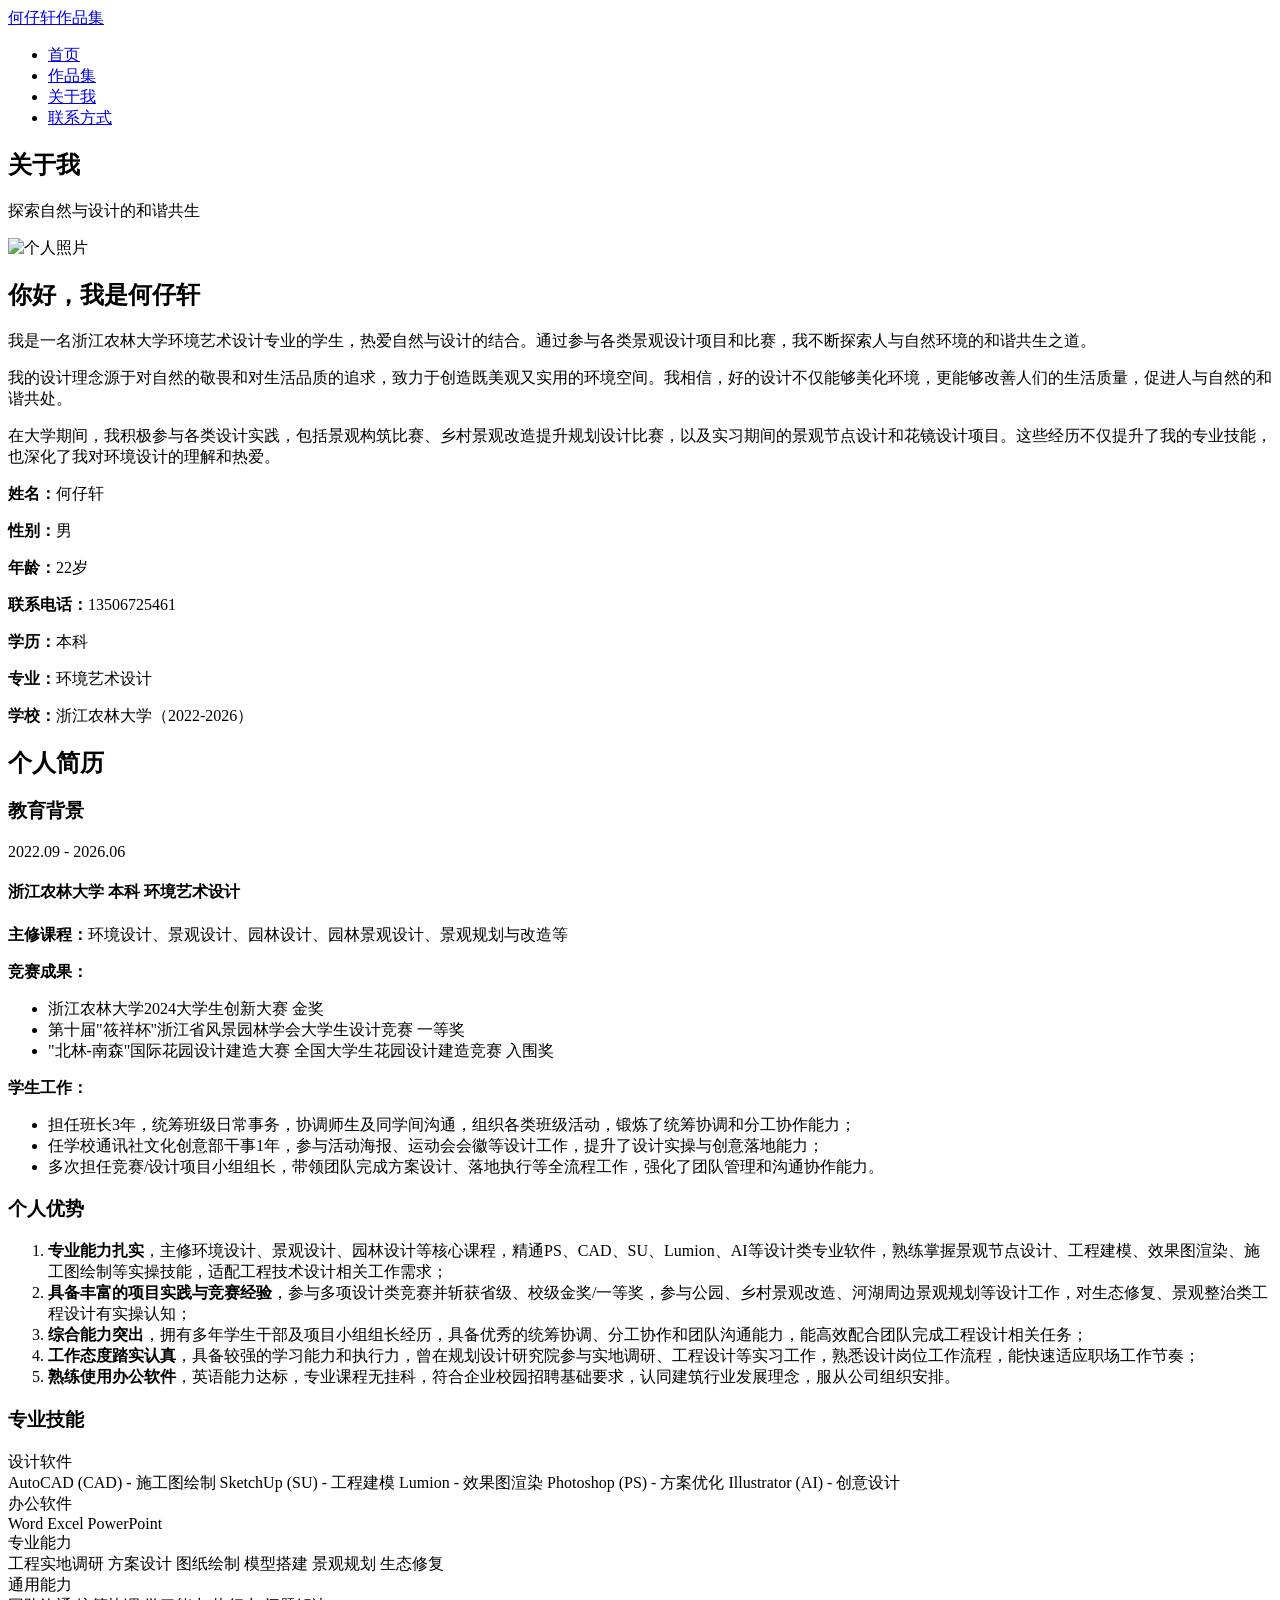
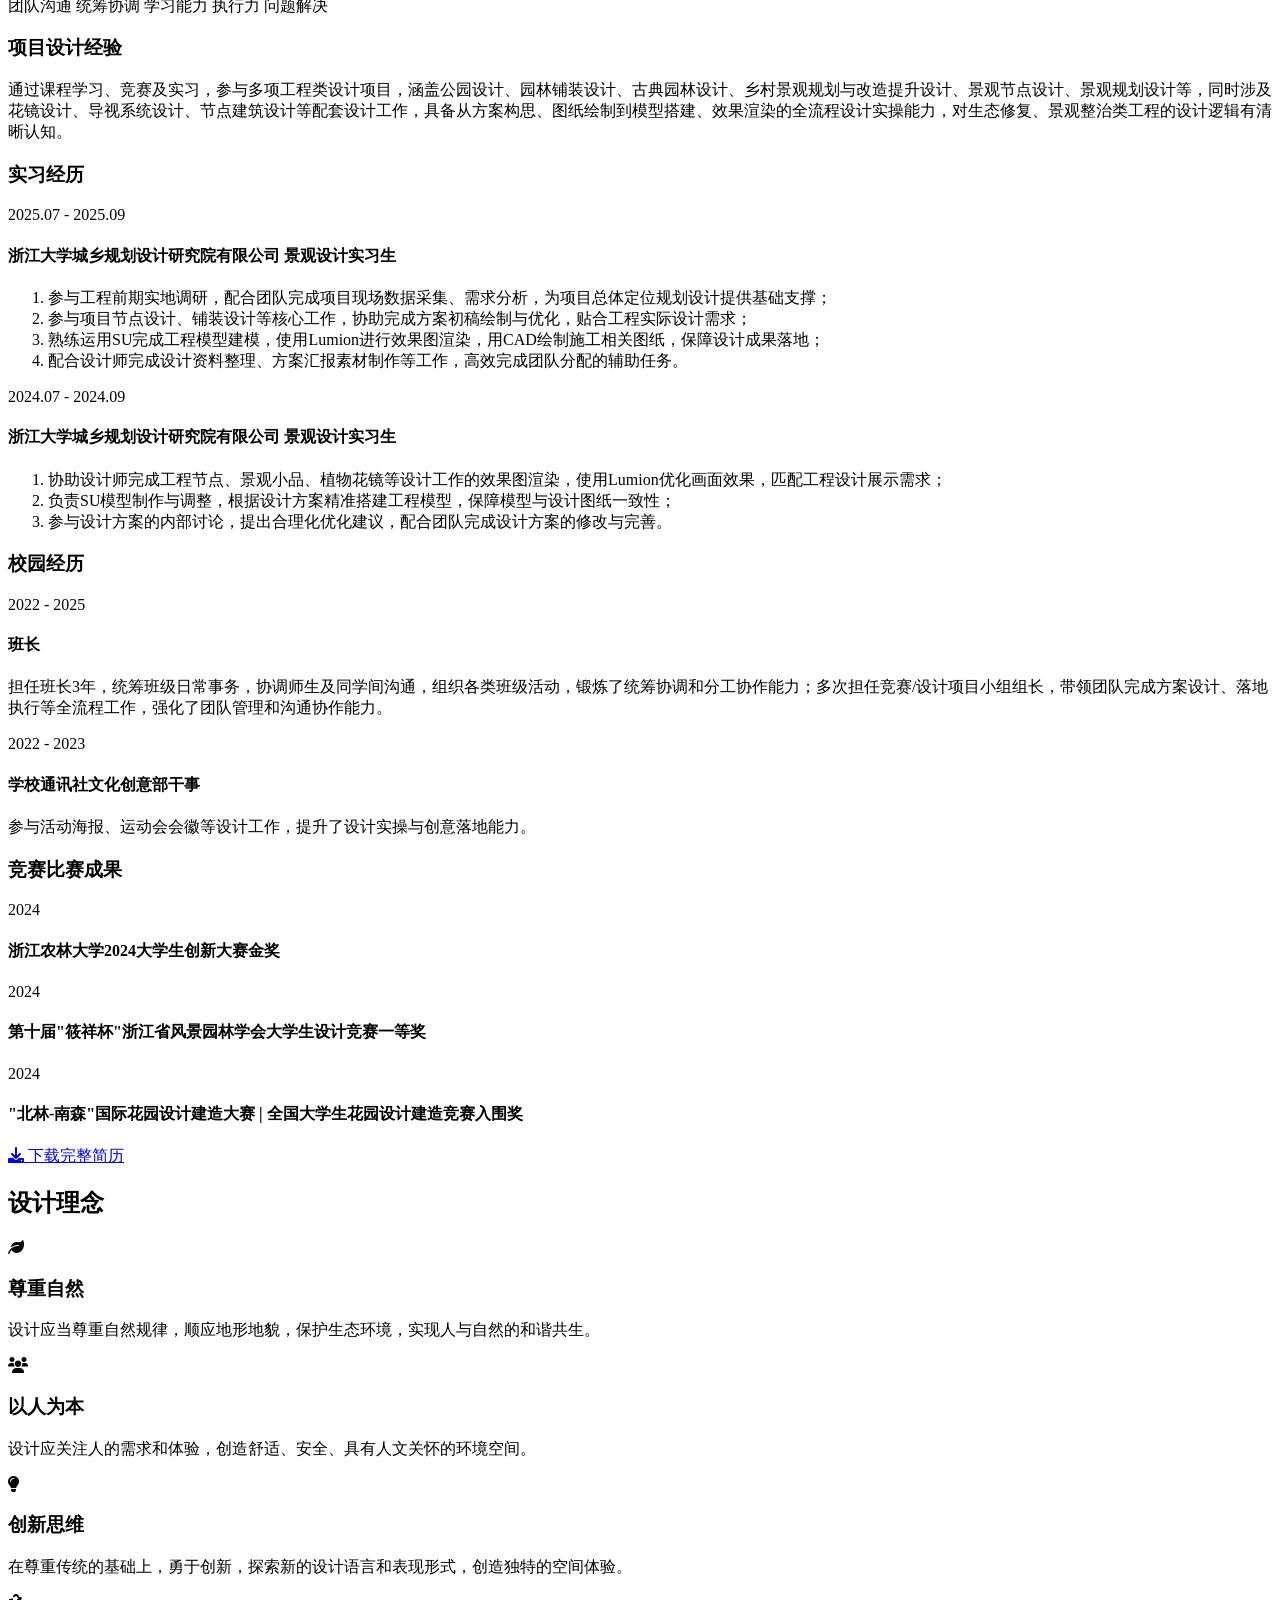
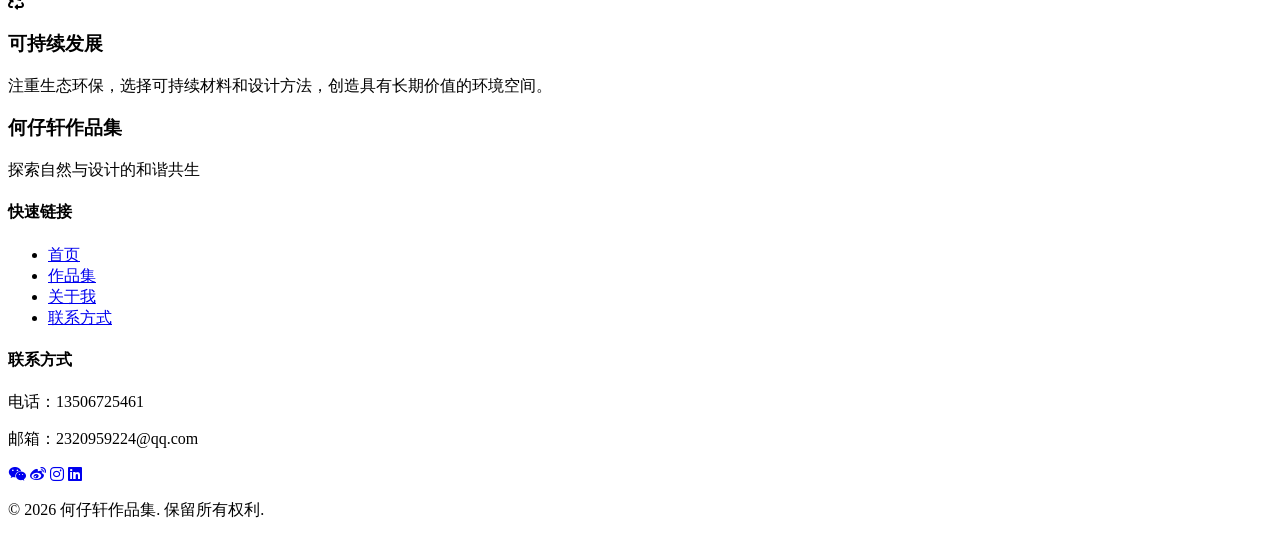
==== about.html @ 51b738f0 "Add files via upload" ====
<!DOCTYPE html>
<html lang="zh-CN">
<head>
    <meta charset="UTF-8">
    <meta name="viewport" content="width=device-width, initial-scale=1.0">
    <title>关于我 - 何仔轩作品集</title>
    <link rel="stylesheet" href="css/style.css">
    <link rel="stylesheet" href="css/about.css">
    <link rel="stylesheet" href="https://cdnjs.cloudflare.com/ajax/libs/font-awesome/6.0.0-beta3/css/all.min.css">
    <link href="https://fonts.googleapis.com/css2?family=Noto+Sans+SC:wght@300;400;500;700&display=swap" rel="stylesheet">
</head>
<body>
    <header class="header">
        <nav class="navbar">
            <div class="nav-logo">
                <a href="index.html">何仔轩作品集</a>
            </div>
            <ul class="nav-menu">
                <li class="nav-item">
                    <a href="index.html" class="nav-link">首页</a>
                </li>
                <li class="nav-item">
                    <a href="portfolio.html" class="nav-link">作品集</a>
                </li>
                <li class="nav-item">
                    <a href="about.html" class="nav-link active">关于我</a>
                </li>
                <li class="nav-item">
                    <a href="contact.html" class="nav-link">联系方式</a>
                </li>
            </ul>
            <div class="hamburger">
                <span class="bar"></span>
                <span class="bar"></span>
                <span class="bar"></span>
            </div>
        </nav>
    </header>

    <main>
        <section class="page-hero">
            <div class="hero-content">
                <h1 class="page-title">关于我</h1>
                <p class="page-subtitle">探索自然与设计的和谐共生</p>
            </div>
            <div class="hero-image-overlay"></div>
        </section>

        <section class="about-intro">
            <div class="container">
                <div class="about-content">
                    <div class="about-image">
                        <img src="images/profile.jpg" alt="个人照片">
                    </div>
                    <div class="about-text">
                        <h2>你好，我是何仔轩</h2>
                        <p>我是一名浙江农林大学环境艺术设计专业的学生，热爱自然与设计的结合。通过参与各类景观设计项目和比赛，我不断探索人与自然环境的和谐共生之道。</p>
                        <p>我的设计理念源于对自然的敬畏和对生活品质的追求，致力于创造既美观又实用的环境空间。我相信，好的设计不仅能够美化环境，更能够改善人们的生活质量，促进人与自然的和谐共处。</p>
                        <p>在大学期间，我积极参与各类设计实践，包括景观构筑比赛、乡村景观改造提升规划设计比赛，以及实习期间的景观节点设计和花镜设计项目。这些经历不仅提升了我的专业技能，也深化了我对环境设计的理解和热爱。</p>
                        <div class="personal-info">
                            <p><strong>姓名：</strong>何仔轩</p>
                            <p><strong>性别：</strong>男</p>
                            <p><strong>年龄：</strong>22岁</p>
                            <p><strong>联系电话：</strong>13506725461</p>
                            <p><strong>学历：</strong>本科</p>
                            <p><strong>专业：</strong>环境艺术设计</p>
                            <p><strong>学校：</strong>浙江农林大学（2022-2026）</p>
                        </div>
                    </div>
                </div>
            </div>
        </section>

        <section class="resume-section">
            <div class="container">
                <h2 class="section-title">个人简历</h2>
                <div class="resume-content">
                    <div class="resume-column">
                        <div class="resume-block">
                            <h3 class="resume-title">教育背景</h3>
                            <div class="resume-item">
                                <div class="resume-period">2022.09 - 2026.06</div>
                                <div class="resume-details">
                                    <h4>浙江农林大学 本科 环境艺术设计</h4>
                                    <p><strong>主修课程：</strong>环境设计、景观设计、园林设计、园林景观设计、景观规划与改造等</p>
                                    <p><strong>竞赛成果：</strong></p>
                                    <ul>
                                        <li>浙江农林大学2024大学生创新大赛 金奖</li>
                                        <li>第十届"筱祥杯"浙江省风景园林学会大学生设计竞赛 一等奖</li>
                                        <li>"北林-南森"国际花园设计建造大赛 全国大学生花园设计建造竞赛 入围奖</li>
                                    </ul>
                                    <p><strong>学生工作：</strong></p>
                                    <ul>
                                        <li>担任班长3年，统筹班级日常事务，协调师生及同学间沟通，组织各类班级活动，锻炼了统筹协调和分工协作能力；</li>
                                        <li>任学校通讯社文化创意部干事1年，参与活动海报、运动会会徽等设计工作，提升了设计实操与创意落地能力；</li>
                                        <li>多次担任竞赛/设计项目小组组长，带领团队完成方案设计、落地执行等全流程工作，强化了团队管理和沟通协作能力。</li>
                                    </ul>
                                </div>
                            </div>
                        </div>
                        
                        <div class="resume-block">
                            <h3 class="resume-title">个人优势</h3>
                            <div class="resume-item">
                                <ol>
                                    <li><strong>专业能力扎实</strong>，主修环境设计、景观设计、园林设计等核心课程，精通PS、CAD、SU、Lumion、AI等设计类专业软件，熟练掌握景观节点设计、工程建模、效果图渲染、施工图绘制等实操技能，适配工程技术设计相关工作需求；</li>
                                    <li><strong>具备丰富的项目实践与竞赛经验</strong>，参与多项设计类竞赛并斩获省级、校级金奖/一等奖，参与公园、乡村景观改造、河湖周边景观规划等设计工作，对生态修复、景观整治类工程设计有实操认知；</li>
                                    <li><strong>综合能力突出</strong>，拥有多年学生干部及项目小组组长经历，具备优秀的统筹协调、分工协作和团队沟通能力，能高效配合团队完成工程设计相关任务；</li>
                                    <li><strong>工作态度踏实认真</strong>，具备较强的学习能力和执行力，曾在规划设计研究院参与实地调研、工程设计等实习工作，熟悉设计岗位工作流程，能快速适应职场工作节奏；</li>
                                    <li><strong>熟练使用办公软件</strong>，英语能力达标，专业课程无挂科，符合企业校园招聘基础要求，认同建筑行业发展理念，服从公司组织安排。</li>
                                </ol>
                            </div>
                        </div>
                        
                        <div class="resume-block">
                            <h3 class="resume-title">专业技能</h3>
                            <div class="skills-container">
                                <div class="skill-item">
                                    <div class="skill-name">设计软件</div>
                                    <div class="skill-details">
                                        <span>AutoCAD (CAD) - 施工图绘制</span>
                                        <span>SketchUp (SU) - 工程建模</span>
                                        <span>Lumion - 效果图渲染</span>
                                        <span>Photoshop (PS) - 方案优化</span>
                                        <span>Illustrator (AI) - 创意设计</span>
                                    </div>
                                </div>
                                <div class="skill-item">
                                    <div class="skill-name">办公软件</div>
                                    <div class="skill-details">
                                        <span>Word</span>
                                        <span>Excel</span>
                                        <span>PowerPoint</span>
                                    </div>
                                </div>
                                <div class="skill-item">
                                    <div class="skill-name">专业能力</div>
                                    <div class="skill-details">
                                        <span>工程实地调研</span>
                                        <span>方案设计</span>
                                        <span>图纸绘制</span>
                                        <span>模型搭建</span>
                                        <span>景观规划</span>
                                        <span>生态修复</span>
                                    </div>
                                </div>
                                <div class="skill-item">
                                    <div class="skill-name">通用能力</div>
                                    <div class="skill-details">
                                        <span>团队沟通</span>
                                        <span>统筹协调</span>
                                        <span>学习能力</span>
                                        <span>执行力</span>
                                        <span>问题解决</span>
                                    </div>
                                </div>
                            </div>
                        </div>
                        
                        <div class="resume-block">
                            <h3 class="resume-title">项目设计经验</h3>
                            <div class="resume-item">
                                <p>通过课程学习、竞赛及实习，参与多项工程类设计项目，涵盖公园设计、园林铺装设计、古典园林设计、乡村景观规划与改造提升设计、景观节点设计、景观规划设计等，同时涉及花镜设计、导视系统设计、节点建筑设计等配套设计工作，具备从方案构思、图纸绘制到模型搭建、效果渲染的全流程设计实操能力，对生态修复、景观整治类工程的设计逻辑有清晰认知。</p>
                            </div>
                        </div>
                    </div>
                    
                    <div class="resume-column">
                        <div class="resume-block">
                            <h3 class="resume-title">实习经历</h3>
                            <div class="resume-item">
                                <div class="resume-period">2025.07 - 2025.09</div>
                                <div class="resume-details">
                                    <h4>浙江大学城乡规划设计研究院有限公司 景观设计实习生</h4>
                                    <ol>
                                        <li>参与工程前期实地调研，配合团队完成项目现场数据采集、需求分析，为项目总体定位规划设计提供基础支撑；</li>
                                        <li>参与项目节点设计、铺装设计等核心工作，协助完成方案初稿绘制与优化，贴合工程实际设计需求；</li>
                                        <li>熟练运用SU完成工程模型建模，使用Lumion进行效果图渲染，用CAD绘制施工相关图纸，保障设计成果落地；</li>
                                        <li>配合设计师完成设计资料整理、方案汇报素材制作等工作，高效完成团队分配的辅助任务。</li>
                                    </ol>
                                </div>
                            </div>
                            <div class="resume-item">
                                <div class="resume-period">2024.07 - 2024.09</div>
                                <div class="resume-details">
                                    <h4>浙江大学城乡规划设计研究院有限公司 景观设计实习生</h4>
                                    <ol>
                                        <li>协助设计师完成工程节点、景观小品、植物花镜等设计工作的效果图渲染，使用Lumion优化画面效果，匹配工程设计展示需求；</li>
                                        <li>负责SU模型制作与调整，根据设计方案精准搭建工程模型，保障模型与设计图纸一致性；</li>
                                        <li>参与设计方案的内部讨论，提出合理化优化建议，配合团队完成设计方案的修改与完善。</li>
                                    </ol>
                                </div>
                            </div>
                        </div>
                        
                        <div class="resume-block">
                            <h3 class="resume-title">校园经历</h3>
                            <div class="resume-item">
                                <div class="resume-period">2022 - 2025</div>
                                <div class="resume-details">
                                    <h4>班长</h4>
                                    <p>担任班长3年，统筹班级日常事务，协调师生及同学间沟通，组织各类班级活动，锻炼了统筹协调和分工协作能力；多次担任竞赛/设计项目小组组长，带领团队完成方案设计、落地执行等全流程工作，强化了团队管理和沟通协作能力。</p>
                                </div>
                            </div>
                            <div class="resume-item">
                                <div class="resume-period">2022 - 2023</div>
                                <div class="resume-details">
                                    <h4>学校通讯社文化创意部干事</h4>
                                    <p>参与活动海报、运动会会徽等设计工作，提升了设计实操与创意落地能力。</p>
                                </div>
                            </div>
                        </div>
                        
                        <div class="resume-block">
                            <h3 class="resume-title">竞赛比赛成果</h3>
                            <div class="resume-item">
                                <div class="resume-period">2024</div>
                                <div class="resume-details">
                                    <h4>浙江农林大学2024大学生创新大赛金奖</h4>
                                </div>
                            </div>
                            <div class="resume-item">
                                <div class="resume-period">2024</div>
                                <div class="resume-details">
                                    <h4>第十届"筱祥杯"浙江省风景园林学会大学生设计竞赛一等奖</h4>
                                </div>
                            </div>
                            <div class="resume-item">
                                <div class="resume-period">2024</div>
                                <div class="resume-details">
                                    <h4>"北林-南森"国际花园设计建造大赛 | 全国大学生花园设计建造竞赛入围奖</h4>
                                </div>
                            </div>
                        </div>
                    </div>
                </div>
                <div class="download-cv">
                    <a href="#" class="cv-button">
                        <i class="fas fa-download"></i>
                        <span>下载完整简历</span>
                    </a>
                </div>
            </div>
        </section>

        <section class="design-philosophy">
            <div class="container">
                <h2 class="section-title">设计理念</h2>
                <div class="philosophy-content">
                    <div class="philosophy-item">
                        <div class="philosophy-icon">
                            <i class="fas fa-leaf"></i>
                        </div>
                        <h3>尊重自然</h3>
                        <p>设计应当尊重自然规律，顺应地形地貌，保护生态环境，实现人与自然的和谐共生。</p>
                    </div>
                    <div class="philosophy-item">
                        <div class="philosophy-icon">
                            <i class="fas fa-users"></i>
                        </div>
                        <h3>以人为本</h3>
                        <p>设计应关注人的需求和体验，创造舒适、安全、具有人文关怀的环境空间。</p>
                    </div>
                    <div class="philosophy-item">
                        <div class="philosophy-icon">
                            <i class="fas fa-lightbulb"></i>
                        </div>
                        <h3>创新思维</h3>
                        <p>在尊重传统的基础上，勇于创新，探索新的设计语言和表现形式，创造独特的空间体验。</p>
                    </div>
                    <div class="philosophy-item">
                        <div class="philosophy-icon">
                            <i class="fas fa-recycle"></i>
                        </div>
                        <h3>可持续发展</h3>
                        <p>注重生态环保，选择可持续材料和设计方法，创造具有长期价值的环境空间。</p>
                    </div>
                </div>
            </div>
        </section>
    </main>

    <footer class="footer">
        <div class="container">
            <div class="footer-content">
                <div class="footer-logo">
                    <h3>何仔轩作品集</h3>
                    <p>探索自然与设计的和谐共生</p>
                </div>
                <div class="footer-links">
                    <h4>快速链接</h4>
                    <ul>
                        <li><a href="index.html">首页</a></li>
                        <li><a href="portfolio.html">作品集</a></li>
                        <li><a href="about.html">关于我</a></li>
                        <li><a href="contact.html">联系方式</a></li>
                    </ul>
                </div>
                <div class="footer-contact">
                    <h4>联系方式</h4>
                    <p>电话：13506725461</p>
                    <p>邮箱：2320959224@qq.com</p>
                    <div class="social-icons">
                        <a href="#"><i class="fab fa-weixin"></i></a>
                        <a href="#"><i class="fab fa-weibo"></i></a>
                        <a href="#"><i class="fab fa-instagram"></i></a>
                        <a href="#"><i class="fab fa-linkedin"></i></a>
                    </div>
                </div>
            </div>
            <div class="footer-bottom">
                <p>&copy; 2026 何仔轩作品集. 保留所有权利.</p>
            </div>
        </div>
    </footer>

    <script src="js/main.js"></script>
    <script src="js/about.js"></script>
</body>
</html>
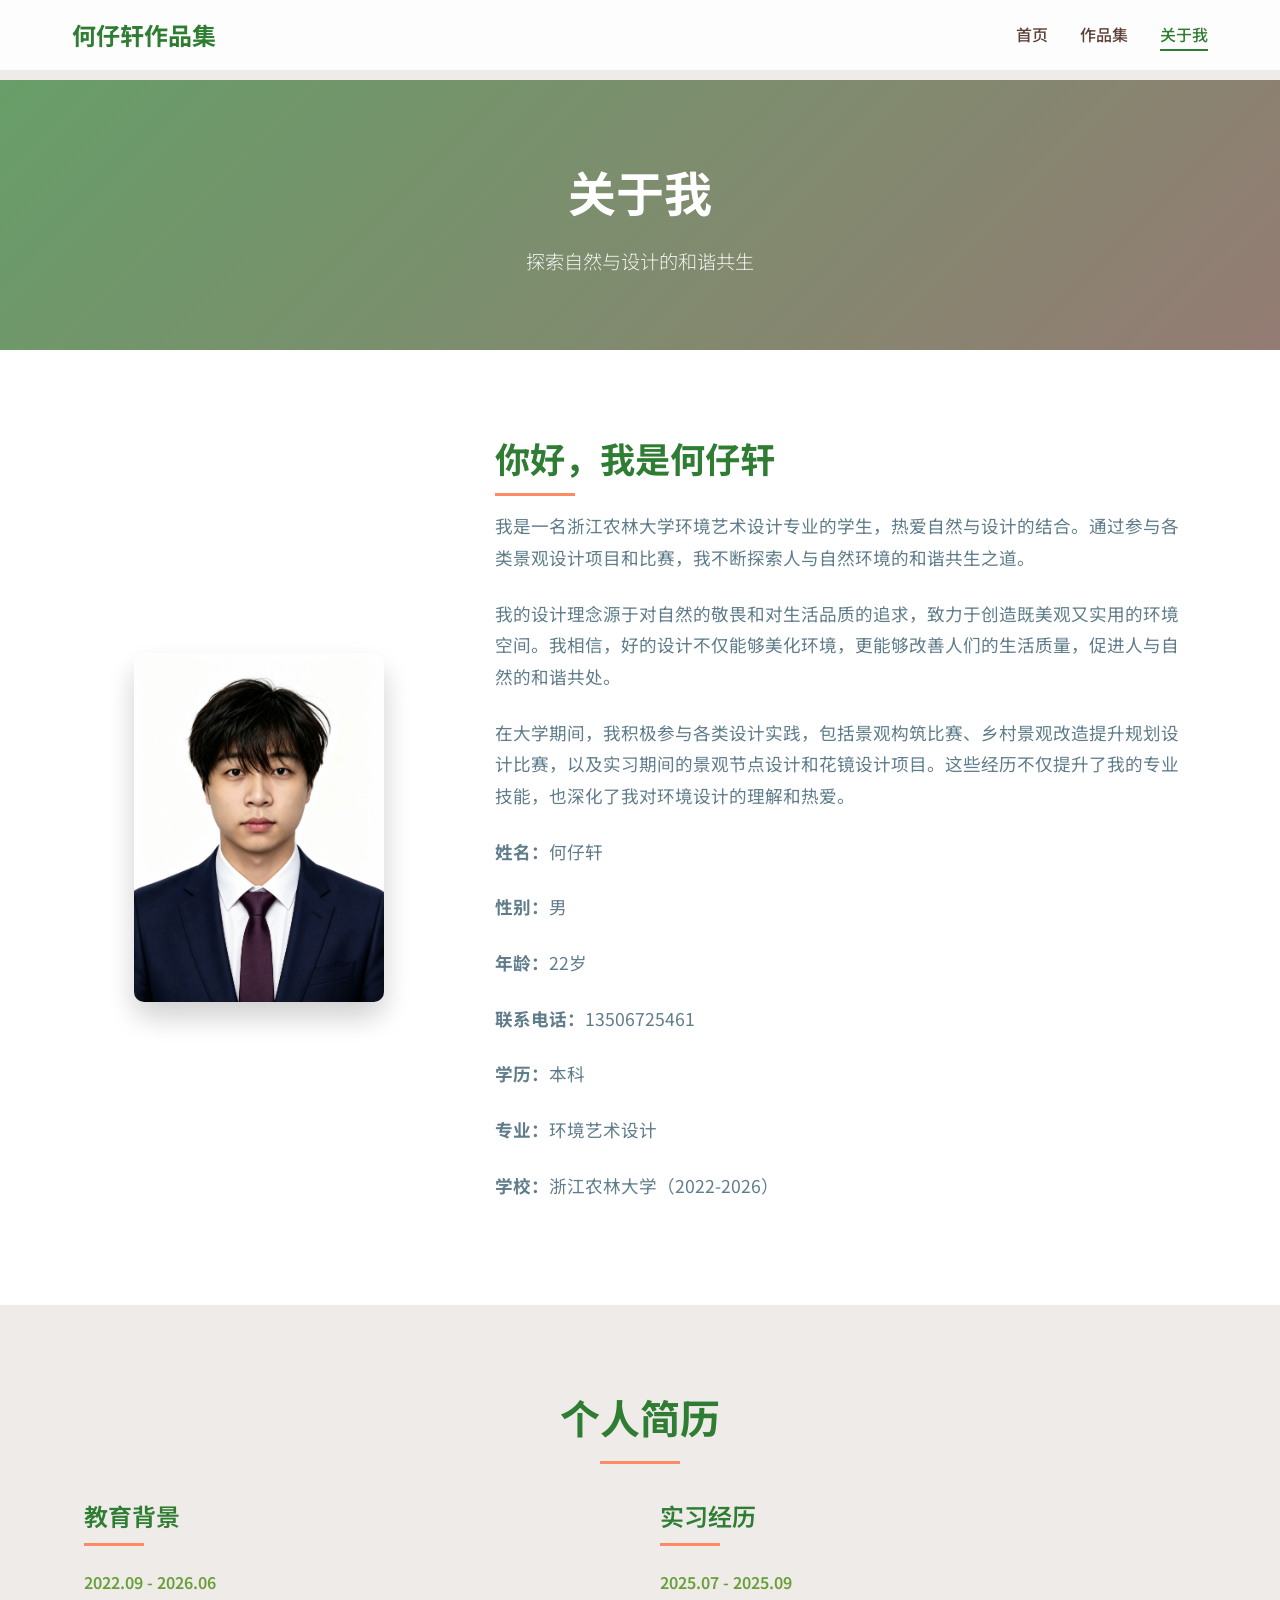
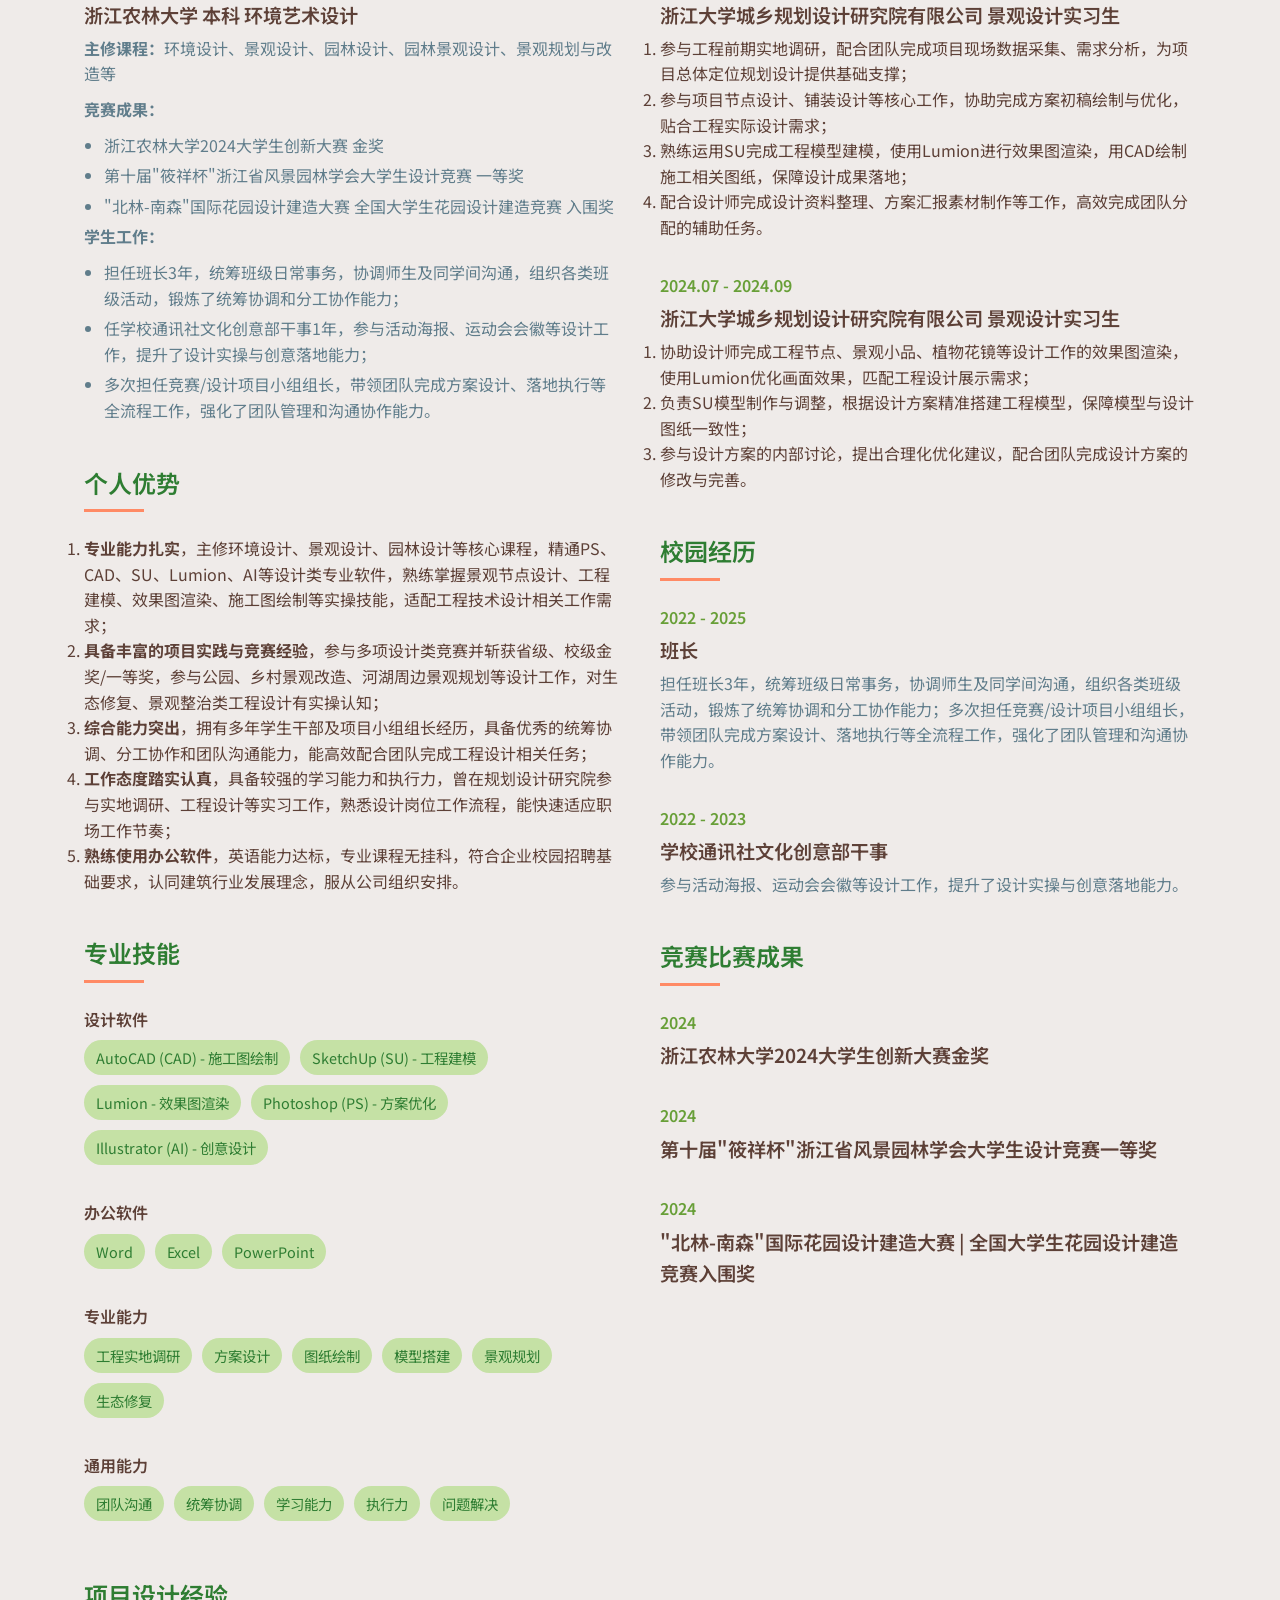
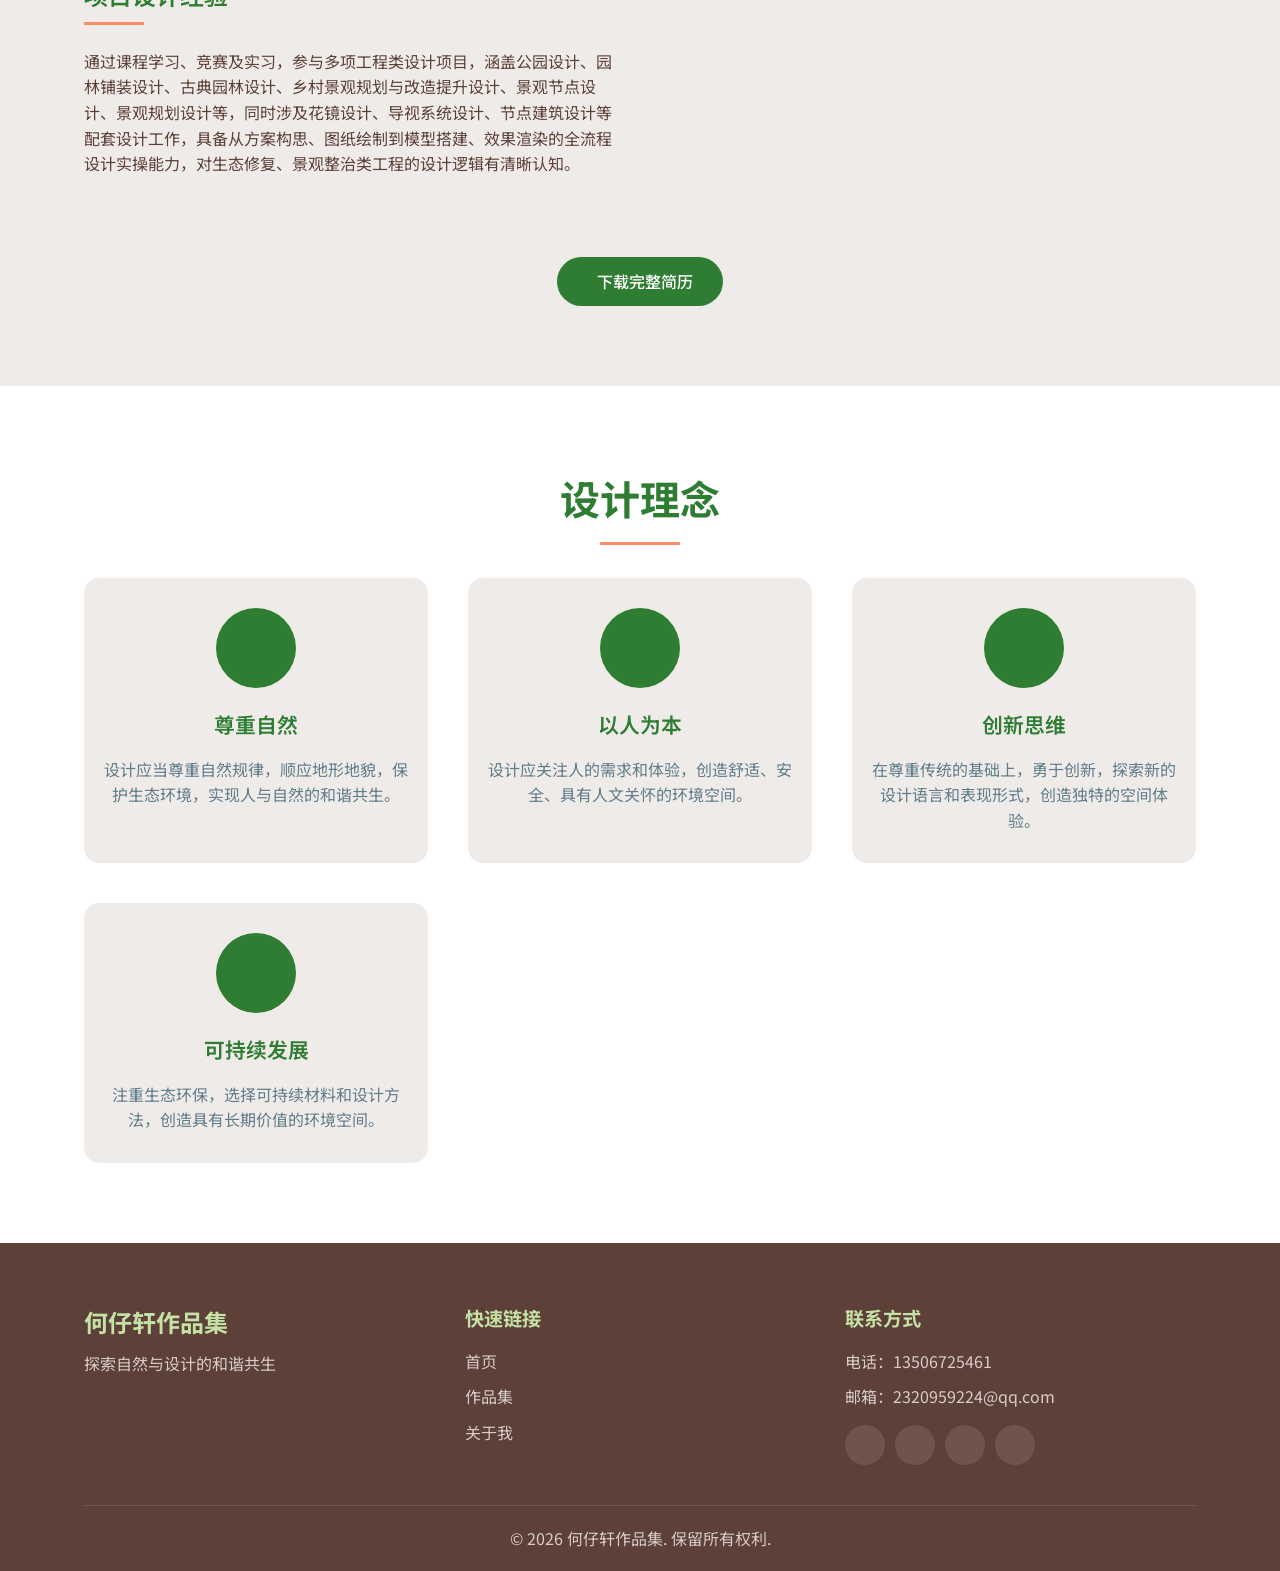
==== commit 4fc370d3: "Redesign portfolio site style (layout, colors, icons, images)" ====
--- a/about.html
+++ b/about.html
@@ -6,8 +6,8 @@
     <title>关于我 - 何仔轩作品集</title>
     <link rel="stylesheet" href="css/style.css">
     <link rel="stylesheet" href="css/about.css">
-    <link rel="stylesheet" href="https://cdnjs.cloudflare.com/ajax/libs/font-awesome/6.0.0-beta3/css/all.min.css">
-    <link href="https://fonts.googleapis.com/css2?family=Noto+Sans+SC:wght@300;400;500;700&display=swap" rel="stylesheet">
+    <link rel="stylesheet" href="css/all.min.css">
+    <link href="https://fonts.googleapis.com/css2?family=Noto+Sans+SC:wght@300;400;500;700&family=Noto+Serif+SC:wght@400;600;700&display=swap" rel="stylesheet">
 </head>
 <body>
     <header class="header">
@@ -24,9 +24,6 @@
                 </li>
                 <li class="nav-item">
                     <a href="about.html" class="nav-link active">关于我</a>
-                </li>
-                <li class="nav-item">
-                    <a href="contact.html" class="nav-link">联系方式</a>
                 </li>
             </ul>
             <div class="hamburger">
@@ -293,7 +290,6 @@
                         <li><a href="index.html">首页</a></li>
                         <li><a href="portfolio.html">作品集</a></li>
                         <li><a href="about.html">关于我</a></li>
-                        <li><a href="contact.html">联系方式</a></li>
                     </ul>
                 </div>
                 <div class="footer-contact">
--- a/css/style.css
+++ b/css/style.css
@@ -0,0 +1,550 @@
+/* 全局样式重置 */
+* {
+    margin: 0;
+    padding: 0;
+    box-sizing: border-box;
+}
+
+/* 自然有机风格变量 */
+:root {
+    /* 大地色系 */
+    --earth-brown: #6D4C41;
+    --soil-brown: #5D4037;
+    --sand-tan: #D7CCC8;
+    --light-tan: #EFEBE9;
+    
+    /* 绿色系 */
+    --forest-green: #2E7D32;
+    --sage-green: #689F38;
+    --moss-green: #8BC34A;
+    --pale-green: #C5E1A5;
+    
+    /* 石材色系 */
+    --stone-gray: #607D8B;
+    --slate-gray: #455A64;
+    --light-gray: #CFD8DC;
+    
+    /* 木材色系 */
+    --wood-brown: #8D6E63;
+    --light-wood: #A1887F;
+    
+    /* 强调色 */
+    --accent-color: #FF8A65;
+    
+    /* 字体 */
+    --font-family: 'Noto Sans SC', sans-serif;
+    
+    /* 过渡效果 - 优化性能 */
+    --smooth-transition: opacity 0.3s ease, transform 0.3s ease;
+}
+
+/* 基础样式 */
+body {
+    font-family: var(--font-family);
+    line-height: 1.6;
+    color: var(--soil-brown);
+    background-color: var(--light-tan);
+    overflow-x: hidden;
+    padding-top: 80px; /* 为固定导航栏留出空间 */
+}
+
+.container {
+    width: 90%;
+    max-width: 1200px;
+    margin: 0 auto;
+    padding: 0 20px;
+}
+
+/* 导航栏 */
+.header {
+    position: fixed;
+    top: 0;
+    width: 100%;
+    z-index: 1000;
+    background-color: rgba(255, 255, 255, 0.9);
+    backdrop-filter: blur(10px);
+    transition: var(--smooth-transition);
+}
+
+.navbar {
+    display: flex;
+    justify-content: space-between;
+    align-items: center;
+    padding: 1rem 2rem;
+    max-width: 1200px;
+    margin: 0 auto;
+}
+
+.nav-logo a {
+    font-size: 1.5rem;
+    font-weight: 700;
+    color: var(--forest-green);
+    text-decoration: none;
+    transition: var(--smooth-transition);
+}
+
+.nav-logo a:hover {
+    color: var(--sage-green);
+}
+
+.nav-menu {
+    display: flex;
+    list-style: none;
+}
+
+.nav-item {
+    margin-left: 2rem;
+}
+
+.nav-link {
+    text-decoration: none;
+    color: var(--soil-brown);
+    font-weight: 500;
+    position: relative;
+    transition: var(--smooth-transition);
+}
+
+.nav-link::after {
+    content: '';
+    position: absolute;
+    bottom: -5px;
+    left: 0;
+    width: 0;
+    height: 2px;
+    background-color: var(--forest-green);
+    transition: var(--smooth-transition);
+}
+
+.nav-link:hover::after,
+.nav-link.active::after {
+    width: 100%;
+}
+
+.nav-link:hover,
+.nav-link.active {
+    color: var(--forest-green);
+}
+
+.hamburger {
+    display: none;
+    flex-direction: column;
+    cursor: pointer;
+}
+
+.bar {
+    width: 25px;
+    height: 3px;
+    background-color: var(--soil-brown);
+    margin: 3px 0;
+    transition: var(--smooth-transition);
+}
+
+/* 主页英雄区域 */
+.hero {
+    position: relative;
+    height: 100vh;
+    display: flex;
+    align-items: center;
+    justify-content: center;
+    overflow: hidden;
+}
+
+.hero::before {
+    content: '';
+    position: absolute;
+    top: 0;
+    left: 0;
+    width: 100%;
+    height: 100%;
+    background: url('../images/hero-bg.jpg') no-repeat center center/cover;
+    filter: brightness(0.7);
+    z-index: -2;
+}
+
+.hero-image-overlay {
+    position: absolute;
+    top: 0;
+    left: 0;
+    width: 100%;
+    height: 100%;
+    background: linear-gradient(135deg, rgba(46, 125, 50, 0.7), rgba(109, 76, 65, 0.7));
+    z-index: -1;
+}
+
+.hero-content {
+    text-align: center;
+    color: white;
+    padding: 0 20px;
+    z-index: 1;
+}
+
+.hero-title {
+    font-size: 3.5rem;
+    font-weight: 700;
+    margin-bottom: 1rem;
+    opacity: 0;
+    transform: translateY(30px);
+    animation: fadeInUp 1s ease forwards;
+}
+
+.hero-subtitle {
+    font-size: 1.5rem;
+    font-weight: 300;
+    margin-bottom: 2rem;
+    opacity: 0;
+    transform: translateY(30px);
+    animation: fadeInUp 1s ease 0.3s forwards;
+}
+
+.cta-button {
+    display: inline-block;
+    padding: 12px 30px;
+    background-color: var(--forest-green);
+    color: white;
+    text-decoration: none;
+    border-radius: 30px;
+    font-weight: 500;
+    transition: var(--smooth-transition);
+    opacity: 0;
+    transform: translateY(30px);
+    animation: fadeInUp 1s ease 0.6s forwards;
+    border: none;
+    cursor: pointer;
+}
+
+.cta-button:hover {
+    background-color: var(--sage-green);
+    transform: translateY(-5px);
+    box-shadow: 0 10px 20px rgba(0, 0, 0, 0.1);
+}
+
+/* 精选项目区域 */
+.featured-projects {
+    padding: 100px 0;
+    background-color: white;
+}
+
+.section-title {
+    font-size: 2.5rem;
+    font-weight: 700;
+    color: var(--forest-green);
+    text-align: center;
+    margin-bottom: 3rem;
+    position: relative;
+}
+
+.section-title::after {
+    content: '';
+    position: absolute;
+    bottom: -15px;
+    left: 50%;
+    transform: translateX(-50%);
+    width: 80px;
+    height: 3px;
+    background-color: var(--accent-color);
+}
+
+.projects-grid {
+    display: grid;
+    grid-template-columns: repeat(auto-fit, minmax(300px, 1fr));
+    gap: 30px;
+}
+
+.project-card {
+    border-radius: 15px;
+    overflow: hidden;
+    box-shadow: 0 10px 30px rgba(0, 0, 0, 0.1);
+    transition: var(--smooth-transition);
+}
+
+.project-card:hover {
+    transform: translateY(-10px);
+    box-shadow: 0 15px 30px rgba(0, 0, 0, 0.15);
+}
+
+.project-image {
+    position: relative;
+    height: 250px;
+    overflow: hidden;
+}
+
+.project-image img {
+    width: 100%;
+    height: 100%;
+    object-fit: cover;
+    transition: transform 0.5s ease;
+    will-change: transform;
+}
+
+.project-card:hover .project-image img {
+    transform: scale(1.05);
+}
+
+.project-overlay {
+    position: absolute;
+    top: 0;
+    left: 0;
+    width: 100%;
+    height: 100%;
+    background: linear-gradient(to bottom, rgba(0, 0, 0, 0), rgba(0, 0, 0, 0.7));
+    display: flex;
+    flex-direction: column;
+    justify-content: flex-end;
+    padding: 20px;
+    opacity: 0;
+    transition: var(--smooth-transition);
+}
+
+.project-card:hover .project-overlay {
+    opacity: 1;
+}
+
+.project-title {
+    color: white;
+    font-size: 1.5rem;
+    font-weight: 600;
+    margin-bottom: 5px;
+}
+
+.project-category {
+    color: var(--pale-green);
+    font-size: 0.9rem;
+    margin-bottom: 15px;
+}
+
+.project-link {
+    display: inline-block;
+    padding: 8px 15px;
+    background-color: var(--forest-green);
+    color: white;
+    text-decoration: none;
+    border-radius: 20px;
+    font-size: 0.9rem;
+    transition: var(--smooth-transition);
+    align-self: flex-start;
+}
+
+.project-link:hover {
+    background-color: var(--sage-green);
+}
+
+/* 关于预览区域 */
+.about-preview {
+    padding: 100px 0;
+    background-color: var(--light-tan);
+}
+
+.about-content {
+    display: grid;
+    grid-template-columns: 2fr 1fr;
+    gap: 50px;
+    align-items: center;
+}
+
+.about-text p {
+    margin-bottom: 1rem;
+    font-size: 1.1rem;
+    line-height: 1.8;
+}
+
+.text-link {
+    display: inline-block;
+    color: var(--forest-green);
+    text-decoration: none;
+    font-weight: 500;
+    margin-top: 1rem;
+    position: relative;
+    transition: var(--smooth-transition);
+}
+
+.text-link::after {
+    content: '';
+    position: absolute;
+    bottom: -3px;
+    left: 0;
+    width: 0;
+    height: 2px;
+    background-color: var(--forest-green);
+    transition: var(--smooth-transition);
+}
+
+.text-link:hover::after {
+    width: 100%;
+}
+
+.about-image {
+    position: relative;
+    border-radius: 15px;
+    overflow: hidden;
+    box-shadow: 0 15px 30px rgba(0, 0, 0, 0.1);
+    max-width: 250px;
+    margin: 0 auto;
+}
+
+.about-image img {
+    width: 100%;
+    height: auto;
+    display: block;
+    transition: var(--smooth-transition);
+}
+
+.about-image:hover img {
+    transform: scale(1.03);
+}
+
+/* 页脚 */
+.footer {
+    background-color: var(--soil-brown);
+    color: white;
+    padding: 60px 0 20px;
+}
+
+.footer-content {
+    display: grid;
+    grid-template-columns: repeat(auto-fit, minmax(200px, 1fr));
+    gap: 30px;
+    margin-bottom: 40px;
+}
+
+.footer-logo h3 {
+    font-size: 1.5rem;
+    margin-bottom: 10px;
+    color: var(--pale-green);
+}
+
+.footer-logo p {
+    color: var(--sand-tan);
+}
+
+.footer-links h4,
+.footer-contact h4 {
+    font-size: 1.2rem;
+    margin-bottom: 15px;
+    color: var(--pale-green);
+}
+
+.footer-links ul {
+    list-style: none;
+}
+
+.footer-links ul li {
+    margin-bottom: 10px;
+}
+
+.footer-links ul li a {
+    color: var(--sand-tan);
+    text-decoration: none;
+    transition: var(--smooth-transition);
+}
+
+.footer-links ul li a:hover {
+    color: var(--pale-green);
+}
+
+.footer-contact p {
+    margin-bottom: 10px;
+    color: var(--sand-tan);
+}
+
+.social-icons {
+    display: flex;
+    margin-top: 15px;
+}
+
+.social-icons a {
+    display: flex;
+    align-items: center;
+    justify-content: center;
+    width: 40px;
+    height: 40px;
+    background-color: rgba(255, 255, 255, 0.1);
+    color: white;
+    border-radius: 50%;
+    margin-right: 10px;
+    transition: var(--smooth-transition);
+}
+
+.social-icons a:hover {
+    background-color: var(--forest-green);
+}
+
+.footer-bottom {
+    text-align: center;
+    padding-top: 20px;
+    border-top: 1px solid rgba(255, 255, 255, 0.1);
+    color: var(--sand-tan);
+}
+
+/* 动画 */
+@keyframes fadeInUp {
+    from {
+        opacity: 0;
+        transform: translateY(30px);
+    }
+    to {
+        opacity: 1;
+        transform: translateY(0);
+    }
+}
+
+/* 响应式设计 */
+@media (max-width: 768px) {
+    .hamburger {
+        display: flex;
+    }
+    
+    .nav-menu {
+        position: fixed;
+        left: -100%;
+        top: 70px;
+        flex-direction: column;
+        background-color: white;
+        width: 100%;
+        text-align: center;
+        transition: 0.3s;
+        box-shadow: 0 10px 27px rgba(0, 0, 0, 0.05);
+        padding: 20px 0;
+    }
+    
+    .nav-menu.active {
+        left: 0;
+    }
+    
+    .nav-item {
+        margin: 0;
+        padding: 10px 0;
+    }
+    
+    .hamburger.active .bar:nth-child(2) {
+        opacity: 0;
+    }
+    
+    .hamburger.active .bar:nth-child(1) {
+        transform: translateY(8px) rotate(45deg);
+    }
+    
+    .hamburger.active .bar:nth-child(3) {
+        transform: translateY(-8px) rotate(-45deg);
+    }
+    
+    .hero-title {
+        font-size: 2.5rem;
+    }
+    
+    .hero-subtitle {
+        font-size: 1.2rem;
+    }
+    
+    .about-content {
+        grid-template-columns: 1fr;
+    }
+    
+    .footer-content {
+        grid-template-columns: 1fr;
+        text-align: center;
+    }
+    
+    .social-icons {
+        justify-content: center;
+    }
+}
--- a/css/about.css
+++ b/css/about.css
@@ -0,0 +1,327 @@
+/* 关于页面特定样式 */
+.page-hero {
+    position: relative;
+    height: 30vh;
+    display: flex;
+    align-items: center;
+    justify-content: center;
+    overflow: hidden;
+}
+
+.page-hero::before {
+    content: '';
+    position: absolute;
+    top: 0;
+    left: 0;
+    width: 100%;
+    height: 100%;
+    background: url('../images/about-hero.jpg') no-repeat center center/cover;
+    filter: brightness(0.7);
+    z-index: -2;
+}
+
+.hero-image-overlay {
+    position: absolute;
+    top: 0;
+    left: 0;
+    width: 100%;
+    height: 100%;
+    background: linear-gradient(135deg, rgba(46, 125, 50, 0.7), rgba(109, 76, 65, 0.7));
+    z-index: -1;
+}
+
+.page-title {
+    font-size: 3rem;
+    font-weight: 700;
+    color: white;
+    text-align: center;
+    margin-bottom: 1rem;
+}
+
+.page-subtitle {
+    font-size: 1.2rem;
+    font-weight: 300;
+    color: rgba(255, 255, 255, 0.9);
+    text-align: center;
+}
+
+/* 关于介绍区域 */
+.about-intro {
+    padding: 80px 0;
+    background-color: white;
+}
+
+.about-content {
+    display: grid;
+    grid-template-columns: 1fr 2fr;
+    gap: 60px;
+    align-items: center;
+}
+
+.about-image {
+    position: relative;
+    overflow: visible;
+}
+
+.about-image img {
+    width: 100%;
+    height: auto;
+    border-radius: 10px;
+    box-shadow: 0 15px 30px rgba(0, 0, 0, 0.1);
+    position: relative;
+    z-index: 1;
+}
+
+.about-text h2 {
+    font-size: 2.2rem;
+    font-weight: 700;
+    color: var(--forest-green);
+    margin-bottom: 1.5rem;
+    position: relative;
+}
+
+.about-text h2::after {
+    content: '';
+    position: absolute;
+    bottom: -10px;
+    left: 0;
+    width: 80px;
+    height: 3px;
+    background-color: var(--accent-color);
+}
+
+.about-text p {
+    font-size: 1.1rem;
+    line-height: 1.8;
+    color: var(--stone-gray);
+    margin-bottom: 1.5rem;
+}
+
+.signature {
+    margin-top: 2rem;
+    text-align: right;
+}
+
+.signature img {
+    max-width: 200px;
+    height: auto;
+}
+
+/* 简历区域 */
+.resume-section {
+    padding: 80px 0;
+    background-color: var(--light-tan);
+}
+
+.resume-content {
+    display: grid;
+    grid-template-columns: 1fr 1fr;
+    gap: 40px;
+    margin-top: 3rem;
+}
+
+.resume-block {
+    margin-bottom: 40px;
+}
+
+.resume-title {
+    font-size: 1.5rem;
+    font-weight: 600;
+    color: var(--forest-green);
+    margin-bottom: 1.5rem;
+    position: relative;
+    padding-bottom: 10px;
+}
+
+.resume-title::after {
+    content: '';
+    position: absolute;
+    bottom: 0;
+    left: 0;
+    width: 60px;
+    height: 3px;
+    background-color: var(--accent-color);
+}
+
+.resume-item {
+    margin-bottom: 2rem;
+    position: relative;
+}
+
+.resume-period {
+    font-weight: 600;
+    color: var(--sage-green);
+    margin-bottom: 5px;
+}
+
+.resume-details h4 {
+    font-size: 1.2rem;
+    font-weight: 600;
+    color: var(--soil-brown);
+    margin-bottom: 5px;
+}
+
+.resume-details p {
+    color: var(--stone-gray);
+    margin-bottom: 10px;
+}
+
+.resume-details ul {
+    padding-left: 20px;
+}
+
+.resume-details ul li {
+    color: var(--stone-gray);
+    margin-bottom: 5px;
+}
+
+/* 技能区域 */
+.skills-container {
+    display: flex;
+    flex-direction: column;
+    gap: 20px;
+}
+
+.skill-item {
+    margin-bottom: 15px;
+}
+
+.skill-name {
+    font-weight: 600;
+    color: var(--soil-brown);
+    margin-bottom: 8px;
+}
+
+.skill-details {
+    display: flex;
+    flex-wrap: wrap;
+    gap: 10px;
+}
+
+.skill-details span {
+    display: inline-block;
+    padding: 6px 12px;
+    background-color: var(--pale-green);
+    color: var(--forest-green);
+    border-radius: 20px;
+    font-size: 0.9rem;
+}
+
+/* 下载简历按钮 */
+.download-cv {
+    text-align: center;
+    margin-top: 40px;
+}
+
+.cv-button {
+    display: inline-flex;
+    align-items: center;
+    gap: 10px;
+    padding: 12px 30px;
+    background-color: var(--forest-green);
+    color: white;
+    text-decoration: none;
+    border-radius: 30px;
+    font-weight: 500;
+    transition: var(--smooth-transition);
+}
+
+.cv-button:hover {
+    background-color: var(--sage-green);
+    transform: translateY(-5px);
+    box-shadow: 0 10px 20px rgba(0, 0, 0, 0.1);
+}
+
+/* 设计理念区域 */
+.design-philosophy {
+    padding: 80px 0;
+    background-color: white;
+}
+
+.philosophy-content {
+    display: grid;
+    grid-template-columns: repeat(auto-fit, minmax(250px, 1fr));
+    gap: 40px;
+    margin-top: 3rem;
+}
+
+.philosophy-item {
+    text-align: center;
+    padding: 30px 20px;
+    border-radius: 15px;
+    background-color: var(--light-tan);
+    transition: var(--smooth-transition);
+}
+
+.philosophy-item:hover {
+    transform: translateY(-10px);
+    box-shadow: 0 15px 30px rgba(0, 0, 0, 0.1);
+}
+
+.philosophy-icon {
+    width: 80px;
+    height: 80px;
+    background-color: var(--forest-green);
+    color: white;
+    border-radius: 50%;
+    display: flex;
+    align-items: center;
+    justify-content: center;
+    margin: 0 auto 20px;
+    transition: var(--smooth-transition);
+}
+
+.philosophy-item:hover .philosophy-icon {
+    background-color: var(--sage-green);
+}
+
+.philosophy-icon i {
+    font-size: 2rem;
+}
+
+.philosophy-item h3 {
+    font-size: 1.3rem;
+    font-weight: 600;
+    color: var(--forest-green);
+    margin-bottom: 15px;
+}
+
+.philosophy-item p {
+    color: var(--stone-gray);
+    line-height: 1.6;
+}
+
+/* 响应式设计 */
+@media (max-width: 992px) {
+    .about-content {
+        grid-template-columns: 1fr;
+        gap: 40px;
+    }
+    
+    .about-image {
+        max-width: 500px;
+        margin: 0 auto;
+    }
+    
+    .resume-content {
+        grid-template-columns: 1fr;
+    }
+    
+    .philosophy-content {
+        grid-template-columns: repeat(2, 1fr);
+    }
+}
+
+@media (max-width: 768px) {
+    .page-title {
+        font-size: 2.5rem;
+    }
+    
+    .philosophy-content {
+        grid-template-columns: 1fr;
+    }
+    
+    .skill-details {
+        justify-content: center;
+    }
+}
